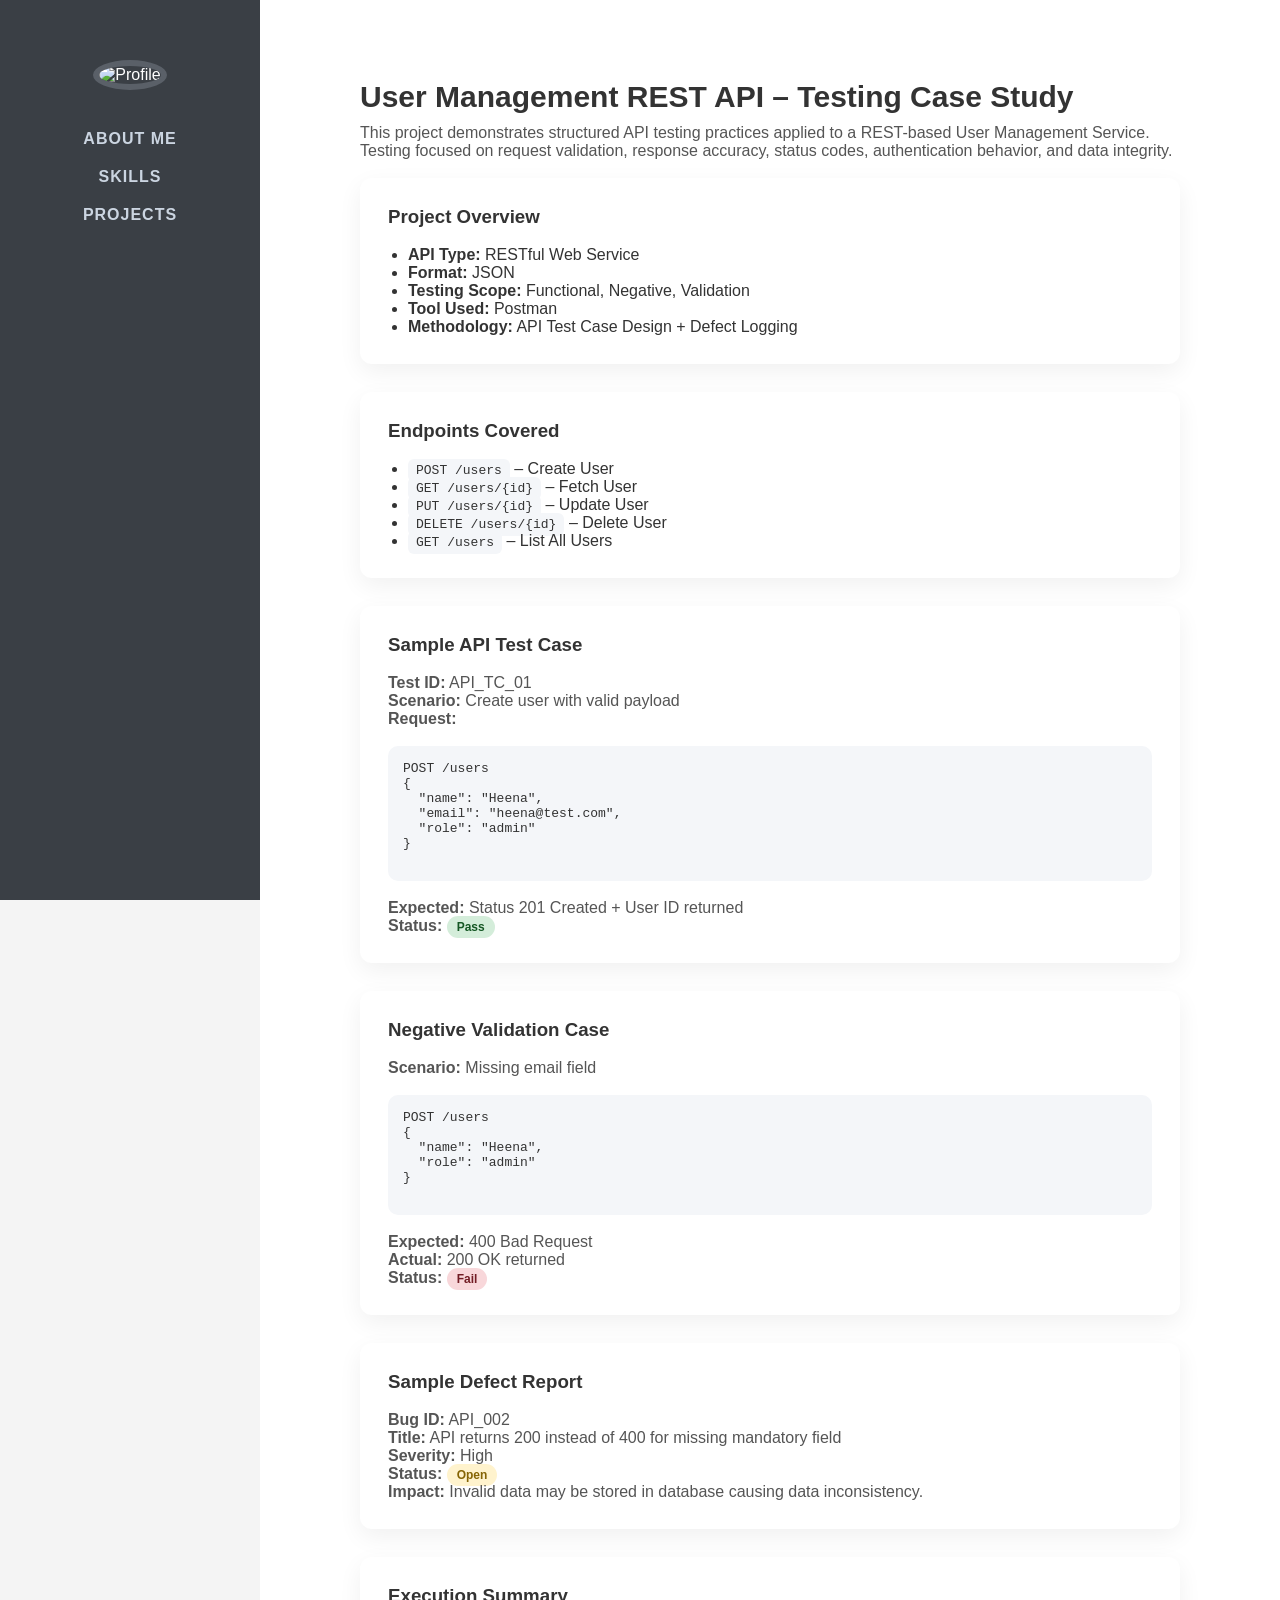
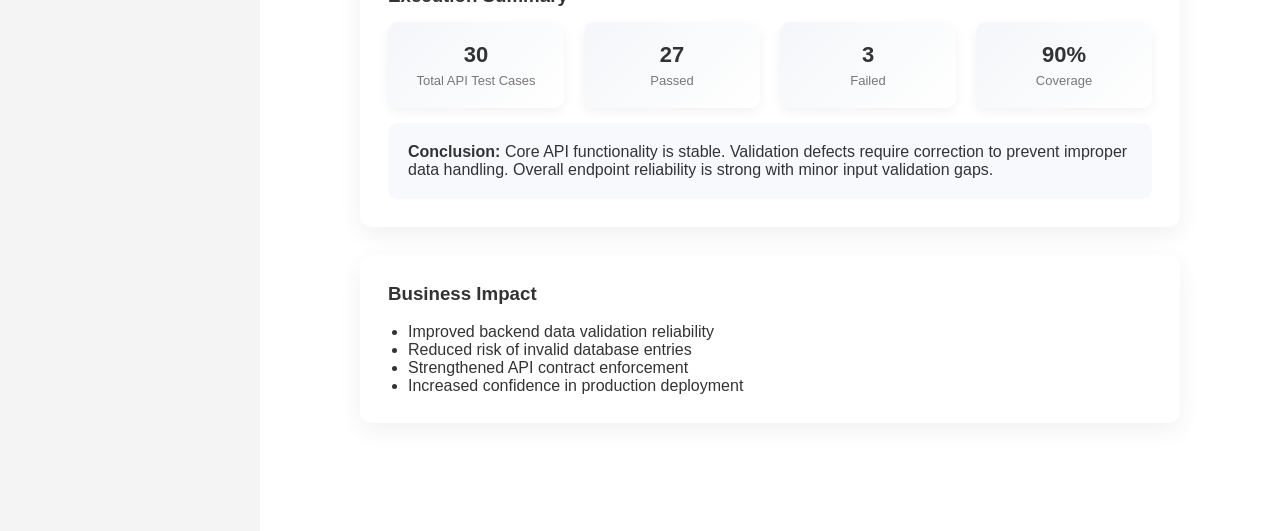
==== project-api.html @ 55ab75b6 "Created files .css and .js" ====
<!DOCTYPE html>
<html lang="en">
<head>
<meta charset="UTF-8">
<title>User Management API – Testing Case Study</title>
<link rel="stylesheet" href="style.css">

<style>

/* Typography */
.content h1 {
  font-size: 30px;
  margin-bottom: 10px;
}

.content p {
  color: #555;
}

/* Section Card */
.section-card {
  background: #ffffff;
  padding: 28px;
  margin-bottom: 28px;
  border-radius: 12px;
  box-shadow: 0 8px 24px rgba(0,0,0,0.06);
  transition: 0.3s ease;
}

.section-card:hover {
  transform: translateY(-2px);
}

/* Metrics Dashboard */
.metrics {
  display: grid;
  grid-template-columns: repeat(auto-fit, minmax(160px, 1fr));
  gap: 20px;
  margin-top: 15px;
}

.metric-box {
  background: linear-gradient(135deg, #f4f6f9, #ffffff);
  padding: 20px;
  border-radius: 10px;
  text-align: center;
  box-shadow: 0 4px 12px rgba(0,0,0,0.05);
}

.metric-box h2 {
  margin: 0;
  font-size: 22px;
  color: #333;
}

.metric-box p {
  margin: 5px 0 0;
  font-size: 13px;
  color: #777;
}

/* Table Styling */
table {
  width: 100%;
  border-collapse: collapse;
  margin-top: 15px;
}

th {
  background-color: #f4f6f9;
  padding: 12px;
  text-align: left;
  font-weight: 600;
}

td {
  padding: 12px;
  border-top: 1px solid #e6e6e6;
}

/* Badges */
.badge-pass {
  background: #d4edda;
  color: #155724;
  padding: 4px 10px;
  border-radius: 20px;
  font-size: 12px;
  font-weight: bold;
}

.badge-fail {
  background: #f8d7da;
  color: #721c24;
  padding: 4px 10px;
  border-radius: 20px;
  font-size: 12px;
  font-weight: bold;
}

.badge-open {
  background: #fff3cd;
  color: #856404;
  padding: 4px 10px;
  border-radius: 20px;
  font-size: 12px;
  font-weight: bold;
}

.highlight-box {
  background: #f8f9fc;
  padding: 20px;
  border-radius: 10px;
  margin-top: 15px;
}

code {
  background: #f4f6f9;
  padding: 4px 8px;
  border-radius: 6px;
  font-size: 13px;
}

pre {
  background: #f4f6f9;
  padding: 15px;
  border-radius: 10px;
  overflow-x: auto;
}

</style>
</head>

<body>

<div class="layout">

<aside class="sidebar">
  <div class="profile">
    <img src="profile.jpg" alt="Profile">
  </div>
  <nav class="nav">
    <a href="index.html">ABOUT ME</a>
    <a href="./index.html#skills">SKILLS</a>
    <a href="./index.html#projects">PROJECTS</a>
  </nav>
</aside>

<main class="content">

<h1>User Management REST API – Testing Case Study</h1>
<p>
This project demonstrates structured API testing practices applied to a REST-based User Management Service. 
Testing focused on request validation, response accuracy, status codes, authentication behavior, and data integrity.
</p><br>

<!-- Project Overview -->
<div class="section-card">
  <h3>Project Overview</h3><br>
  <ul>
    <li><strong>API Type:</strong> RESTful Web Service</li>
    <li><strong>Format:</strong> JSON</li>
    <li><strong>Testing Scope:</strong> Functional, Negative, Validation</li>
    <li><strong>Tool Used:</strong> Postman</li>
    <li><strong>Methodology:</strong> API Test Case Design + Defect Logging</li>
  </ul>
</div>

<!-- Endpoints Covered -->
<div class="section-card">
  <h3>Endpoints Covered</h3><br>
  <ul>
    <li><code>POST /users</code> – Create User</li>
    <li><code>GET /users/{id}</code> – Fetch User</li>
    <li><code>PUT /users/{id}</code> – Update User</li>
    <li><code>DELETE /users/{id}</code> – Delete User</li>
    <li><code>GET /users</code> – List All Users</li>
  </ul>
</div>

<!-- Sample Test Case -->
<div class="section-card">
  <h3>Sample API Test Case</h3>
  <br>
  <p><strong>Test ID:</strong> API_TC_01</p>
  <p><strong>Scenario:</strong> Create user with valid payload</p>

  <p><strong>Request:</strong></p><br>
  <pre>
POST /users
{
  "name": "Heena",
  "email": "heena@test.com",
  "role": "admin"
}
  </pre>
  <br>
  <p><strong>Expected:</strong> Status 201 Created + User ID returned</p>
  <p><strong>Status:</strong> <span class="badge-pass">Pass</span></p>
</div>

<!-- Negative Case -->
<div class="section-card">
  <h3>Negative Validation Case</h3>
  <br>
  <p><strong>Scenario:</strong> Missing email field</p><br>

  <pre>
POST /users
{
  "name": "Heena",
  "role": "admin"
}
  </pre>
  <br>
  <p><strong>Expected:</strong> 400 Bad Request</p>
  <p><strong>Actual:</strong> 200 OK returned</p>
  <p><strong>Status:</strong> <span class="badge-fail">Fail</span></p>
</div>

<!-- Defect Report -->
<div class="section-card">
  <h3>Sample Defect Report</h3><br>

  <p><strong>Bug ID:</strong> API_002</p>
  <p><strong>Title:</strong> API returns 200 instead of 400 for missing mandatory field</p>
  <p><strong>Severity:</strong> High</p>
  <p><strong>Status:</strong> <span class="badge-open">Open</span></p>

  <p><strong>Impact:</strong> Invalid data may be stored in database causing data inconsistency.</p>
</div>

<!-- Metrics -->
<div class="section-card">
  <h3>Execution Summary</h3>

  <div class="metrics">
    <div class="metric-box">
      <h2>30</h2>
      <p>Total API Test Cases</p>
    </div>

    <div class="metric-box">
      <h2>27</h2>
      <p>Passed</p>
    </div>

    <div class="metric-box">
      <h2>3</h2>
      <p>Failed</p>
    </div>

    <div class="metric-box">
      <h2>90%</h2>
      <p>Coverage</p>
    </div>
  </div>

  <div class="highlight-box">
    <strong>Conclusion:</strong> Core API functionality is stable. 
    Validation defects require correction to prevent improper data handling.
    Overall endpoint reliability is strong with minor input validation gaps.
  </div>
</div>

<!-- Business Impact -->
<div class="section-card">
  <h3>Business Impact</h3>
  <br>
  <ul>
    <li>Improved backend data validation reliability</li>
    <li>Reduced risk of invalid database entries</li>
    <li>Strengthened API contract enforcement</li>
    <li>Increased confidence in production deployment</li>
  </ul>
</div>

</main>
</div>

</body>
</html>
---- style.css ----
* {
    margin: 0;
    padding: 0;
    box-sizing: border-box;
  }
  
  body {
    font-family: 'Inter', sans-serif;
    color: #333;
    background: #f4f4f4;
  }
  
  .layout {
    display: flex;
    min-height: 100vh;
  }
  
  /* SIDEBAR */
  
  .sidebar {
    width: 260px;
    background: #3a3f45;
    color: white;
    padding: 60px 20px;
    text-align: center;
    position: fixed;
    height: 100vh;
  }
  
  .profile img {
    width: 140px;
    height: 140px;
    border-radius: 50%;
    border: 6px solid #5a6068;
    margin-bottom: 40px;
    object-fit: cover;
  }
  
  .nav {
    display: flex;
    flex-direction: column;
    gap: 20px;
  }
  
  .nav a {
    color: #cbd5e1;
    text-decoration: none;
    font-weight: 600;
    letter-spacing: 1px;
  }
  
  .nav a:hover {
    color: white;
  }
  
  /* MAIN CONTENT */
  
  .content {
    margin-left: 260px;
    padding: 80px 100px;
    flex: 1;
    background: #ffffff;
  }
  
  /* HERO */
  
  .hero h1 {
    font-size: 4rem;
    font-weight: 800;
    letter-spacing: 2px;
    margin-bottom: 10px;
  }
  
  .hero h1 span {
    color: #c4552f;
  }
  
  .lead {
    font-size: 1.2rem;
    font-weight: 600;
    margin-bottom: 25px;
    color: #555;
  }
  
  section {
    margin-bottom: 60px;
  }
  
  h2 {
    font-size: 1.5rem;
    margin-bottom: 15px;
  }
  
  ul {
    margin-left: 20px;
  }
  
  hr {
    margin: 50px 0;
    border: none;
    border-top: 1px solid #ddd;
  }
  
  /* Responsive */
  
  @media (max-width: 900px) {
    .sidebar {
      display: none;
    }
  
    .content {
      margin-left: 0;
      padding: 40px 20px;
    }
  }

  .skills-block {
    margin-bottom: 50px;
  }
  
  .skills-block h3 {
    margin-bottom: 15px;
    font-size: 1.1rem;
    letter-spacing: 1px;
  }
  
  .skills-block ul {
    list-style: none;
    padding-left: 0;
  }
  
  .skills-block li {
    margin-bottom: 8px;
    position: relative;
    padding-left: 20px;
  }
  
  .skills-block li::before {
    content: "›";
    position: absolute;
    left: 0;
    color: #c4552f;
    font-weight: bold;
  }
  
  .nav a.active {
    color: white;
    font-weight: 700;
  }

  ol {
    counter-reset: item;
    margin-left: 0;
    padding-left: 0;
  }
  
  ol li {
    list-style-position: outside;
    margin-left: 25px;
    margin-bottom: 12px;
    padding-left: 5px;
  }
  
  .projects-grid {
    display: grid;
    grid-template-columns: repeat(auto-fit, minmax(280px, 1fr));
    gap: 25px;
    margin-top: 30px;
  }
  
  .project-card {
    text-decoration: none;
    color: inherit;
    background: #ffffff;
    border: 1px solid #e0e0e0;
    border-radius: 10px;
    padding: 25px;
    transition: all 0.3s ease;
    display: block;
  }
  
  .project-card:hover {
    transform: translateY(-5px);
    box-shadow: 0 8px 20px rgba(212, 5, 5, 0.08);
    border-color: #999;
  }
  
  .project-card h2 {
    margin-top: 0;
    font-size: 20px;
  }
  
  .project-card p {
    margin: 15px 0;
    font-size: 14px;
    color: #555;
  }
  
  .tag {
    display: inline-block;
    padding: 6px 12px;
    font-size: 12px;
    background: #f2f4f7;
    border-radius: 20px;
    color: #333;
  }

  .api-doc {
    max-width: 900px;
  }
  
  .lead {
    font-size: 14px;
    color: #555;
    margin-bottom: 30px;
  }
  
  .doc-card {
    background: #ffffff;
    border: 1px solid #e5e7eb;
    border-radius: 10px;
    padding: 25px;
    margin-bottom: 30px;
    box-shadow: 0 4px 12px rgba(0,0,0,0.04);
  }
  
  .meta-grid {
    display: grid;
    grid-template-columns: repeat(auto-fit, minmax(200px, 1fr));
    gap: 15px;
    font-size: 14px;
  }
  
  .meta-grid span {
    display: block;
    font-weight: 600;
    color: #666;
    font-size: 12px;
    text-transform: uppercase;
    margin-bottom: 5px;
  }
  
  .endpoint {
    display: flex;
    align-items: center;
    gap: 12px;
    margin: 15px 0;
  }
  
  .method {
    padding: 6px 12px;
    border-radius: 6px;
    font-weight: 600;
    font-size: 13px;
    color: white;
  }
  
  .method.get {
    background: #2ecc71;
  }
  
  .route {
    font-family: monospace;
    font-size: 15px;
  }
  
  .code-block {
    background: #1c2d63;
    color: #f8f8f2;
    padding: 18px;
    border-radius: 8px;
    font-family: monospace;
    font-size: 13px;
    overflow-x: auto;
  }
  
  .field-list li {
    margin-bottom: 8px;
  }

  .skills-page {
    max-width: 1000px;
  }
  
  .lead {
    font-size: 15px;
    color: #666;
    margin-bottom: 30px;
  }
  
  .skills-grid {
    display: grid;
    grid-template-columns: repeat(auto-fit, minmax(280px, 1fr));
    gap: 25px;
  }
  
  .skill-card {
    background: #ffffff;
    border: 1px solid #e5e7eb;
    border-radius: 12px;
    padding: 25px;
    transition: all 0.3s ease;
    box-shadow: 0 4px 12px rgba(0,0,0,0.04);
  }
  
  .skill-card:hover {
    transform: translateY(-6px);
    box-shadow: 0 10px 24px rgba(0,0,0,0.08);
  }
  
  .skill-card h3 {
    margin-top: 0;
    margin-bottom: 18px;
    font-size: 18px;
  }
  
  .skill-tags {
    display: flex;
    flex-wrap: wrap;
    gap: 10px;
  }
  
  .skill-tags span {
    background: #f3f4f6;
    padding: 8px 12px;
    border-radius: 20px;
    font-size: 13px;
    color: #333;
  }

  /* Certifications */
.cert-grid {
  display: grid;
  grid-template-columns: repeat(auto-fit, minmax(280px, 1fr));
  gap: 25px;
  margin-top: 20px;
}

.cert-card {
  background: #ffffff;
  border: 1px solid #e5e7eb;
  border-radius: 12px;
  padding: 22px;
  box-shadow: 0 4px 12px rgba(0,0,0,0.04);
  transition: all 0.3s ease;
}

.cert-card:hover {
  transform: translateY(-5px);
  box-shadow: 0 10px 22px rgba(0,0,0,0.08);
}

.cert-meta {
  font-size: 13px;
  color: #666;
  margin-bottom: 10px;
}

/* Recommendations */
.recommend-grid {
  display: grid;
  grid-template-columns: repeat(auto-fit, minmax(280px, 1fr));
  gap: 25px;
  margin-top: 20px;
}

.recommend-card {
  background: #f9fafb;
  border-left: 4px solid #4f46e5;
  padding: 22px;
  border-radius: 10px;
  box-shadow: 0 4px 12px rgba(0,0,0,0.04);
}

.quote {
  font-style: italic;
  color: #333;
  margin-bottom: 15px;
}

.author {
  font-size: 13px;
  font-weight: 600;
  color: #555;
}


/* Section Wrapper */
.section-card {
  margin-bottom: 60px;
}

.section-card h2 {
  margin-bottom: 25px;
}

/* Experience */
.experience-card {
  background: #ffffff;
  border: 1px solid #e5e7eb;
  border-radius: 14px;
  padding: 30px;
  box-shadow: 0 6px 18px rgba(0,0,0,0.05);
}

.exp-header {
  display: flex;
  justify-content: space-between;
  align-items: center;
}

.exp-years {
  background: #eef2ff;
  color: #4f46e5;
  padding: 6px 14px;
  border-radius: 20px;
  font-size: 13px;
  font-weight: 600;
}

.exp-summary {
  margin: 20px 0;
  color: #555;
}

.exp-list li {
  margin-bottom: 8px;
}

.exp-transition {
  margin-top: 20px;
  font-weight: 500;
  color: #444;
}

/* Education */
.education-card {
  background: #ffffff;
  border: 1px solid #e5e7eb;
  border-radius: 14px;
  padding: 30px;
  box-shadow: 0 6px 18px rgba(0,0,0,0.05);
}

/* Philosophy */
.philosophy-grid {
  display: grid;
  grid-template-columns: repeat(auto-fit, minmax(220px, 1fr));
  gap: 20px;
}

.philo-box {
  background: #f9fafb;
  padding: 18px;
  border-radius: 10px;
  text-align: center;
  font-weight: 500;
  border: 1px solid #e5e7eb;
}

/* Connect */
.connect-card {
  background: linear-gradient(135deg, #eef2ff, #f9fafb);
  padding: 40px;
  border-radius: 16px;
  text-align: left;
  box-shadow: 0 8px 24px rgba(0,0,0,0.06);
}

.contact-box {
  margin-top: 20px;
  font-size: 16px;
}

.contact-box a {
  text-decoration: none;
  font-weight: 600;
  color: #4f46e5;
}
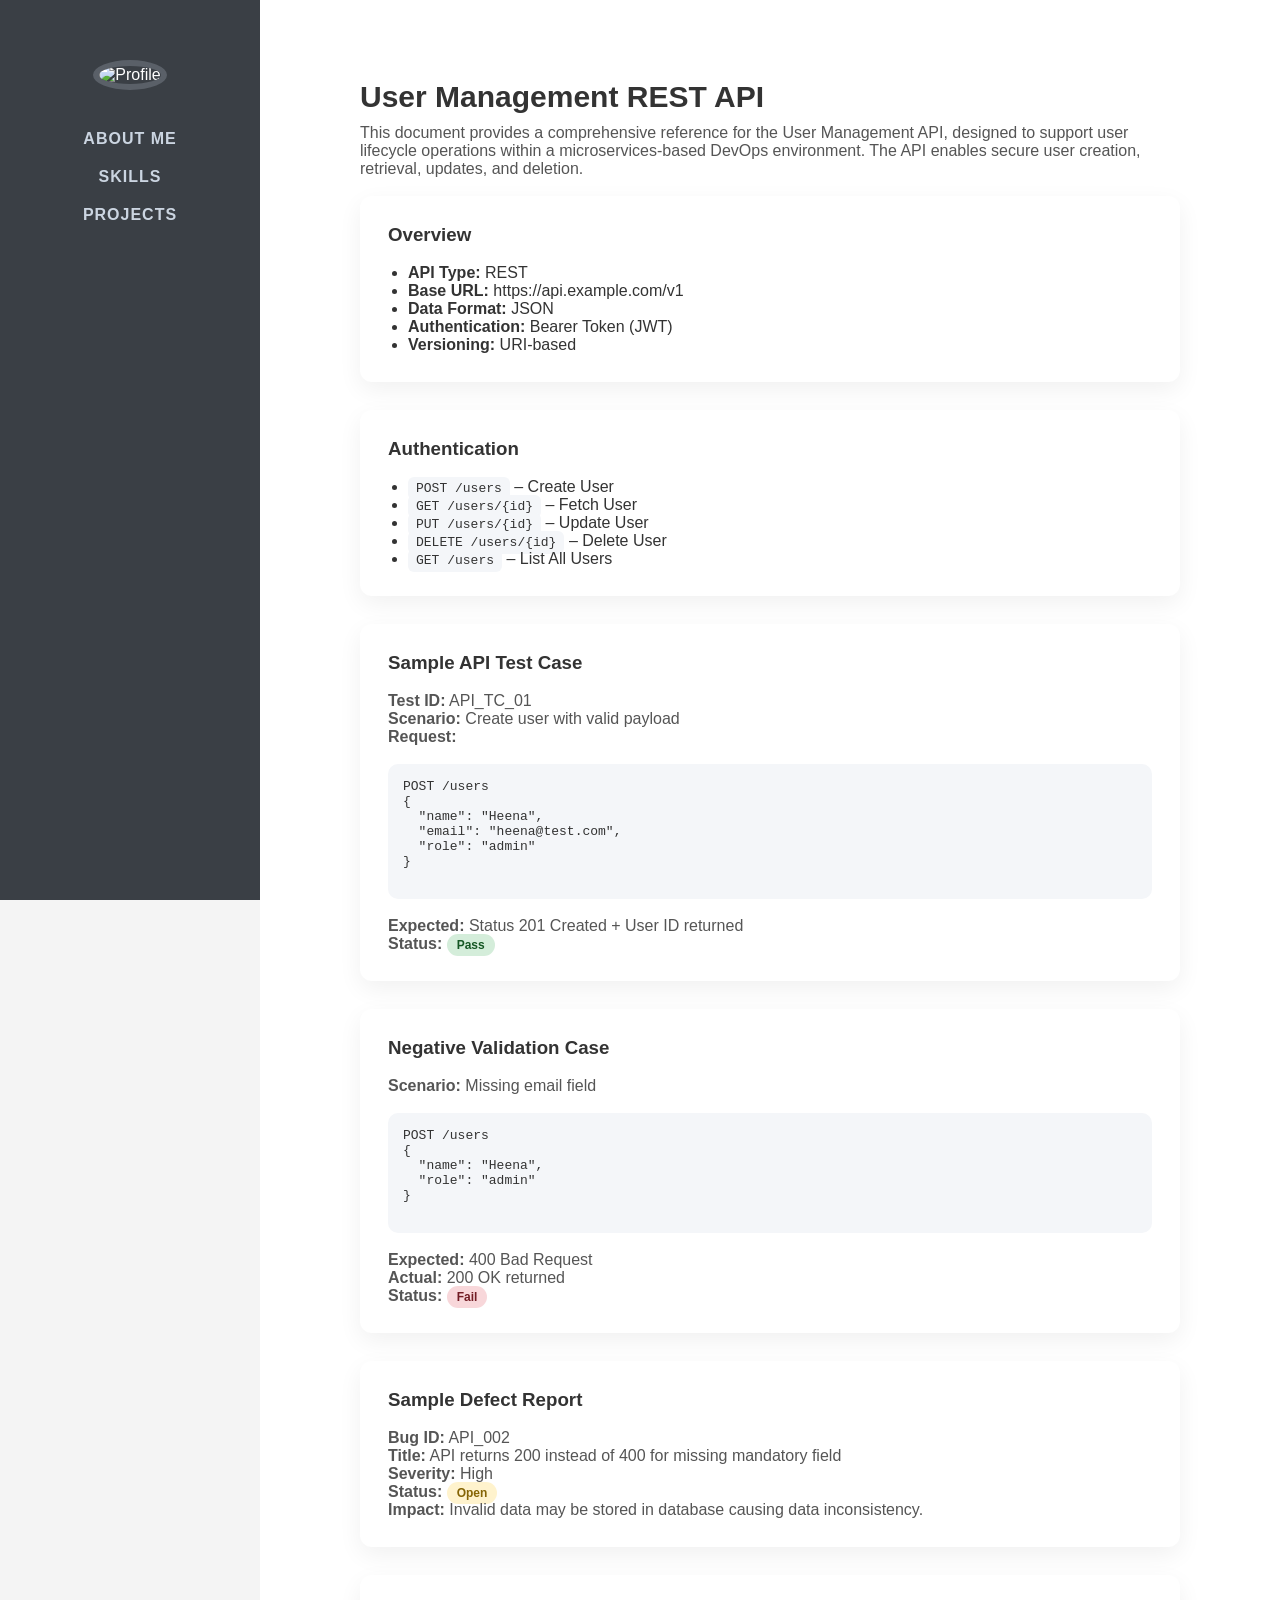
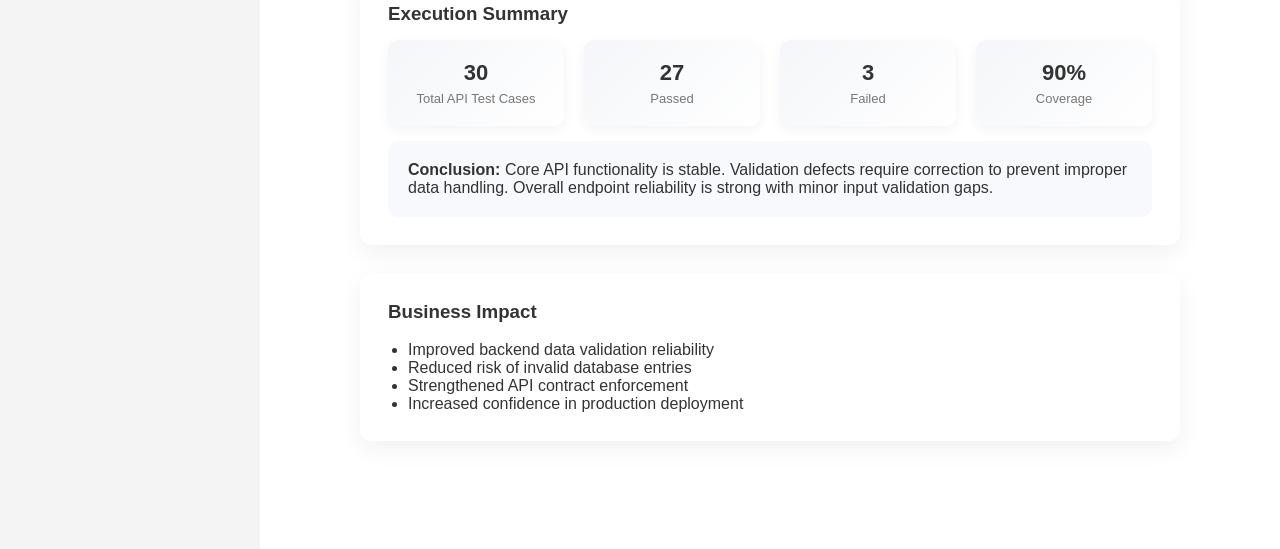
==== commit 542e5a15: "Created new file Project API Vinod" ====
--- a/project-api.html
+++ b/project-api.html
@@ -2,7 +2,7 @@
 <html lang="en">
 <head>
 <meta charset="UTF-8">
-<title>User Management API – Testing Case Study</title>
+<title>User Management API – Documentation</title>
 <link rel="stylesheet" href="style.css">
 
 <style>
@@ -147,27 +147,27 @@
 
 <main class="content">
 
-<h1>User Management REST API – Testing Case Study</h1>
+<h1>User Management REST API</h1>
 <p>
-This project demonstrates structured API testing practices applied to a REST-based User Management Service. 
-Testing focused on request validation, response accuracy, status codes, authentication behavior, and data integrity.
-</p><br>
+This document provides a comprehensive reference for the User Management API, designed to support user lifecycle operations 
+within a microservices-based DevOps environment. The API enables secure user creation, retrieval, updates, and deletion.</p>
+<br>
 
 <!-- Project Overview -->
 <div class="section-card">
-  <h3>Project Overview</h3><br>
+  <h3>Overview</h3><br>
   <ul>
-    <li><strong>API Type:</strong> RESTful Web Service</li>
-    <li><strong>Format:</strong> JSON</li>
-    <li><strong>Testing Scope:</strong> Functional, Negative, Validation</li>
-    <li><strong>Tool Used:</strong> Postman</li>
-    <li><strong>Methodology:</strong> API Test Case Design + Defect Logging</li>
+    <li><strong>API Type:</strong> REST</li>
+    <li><strong>Base URL:</strong> https://api.example.com/v1</li>
+    <li><strong>Data Format:</strong> JSON</li>
+    <li><strong>Authentication:</strong> Bearer Token (JWT)</li>
+    <li><strong>Versioning:</strong> URI-based</li>
   </ul>
 </div>
 
 <!-- Endpoints Covered -->
 <div class="section-card">
-  <h3>Endpoints Covered</h3><br>
+  <h3>Authentication</h3><br>
   <ul>
     <li><code>POST /users</code> – Create User</li>
     <li><code>GET /users/{id}</code> – Fetch User</li>
